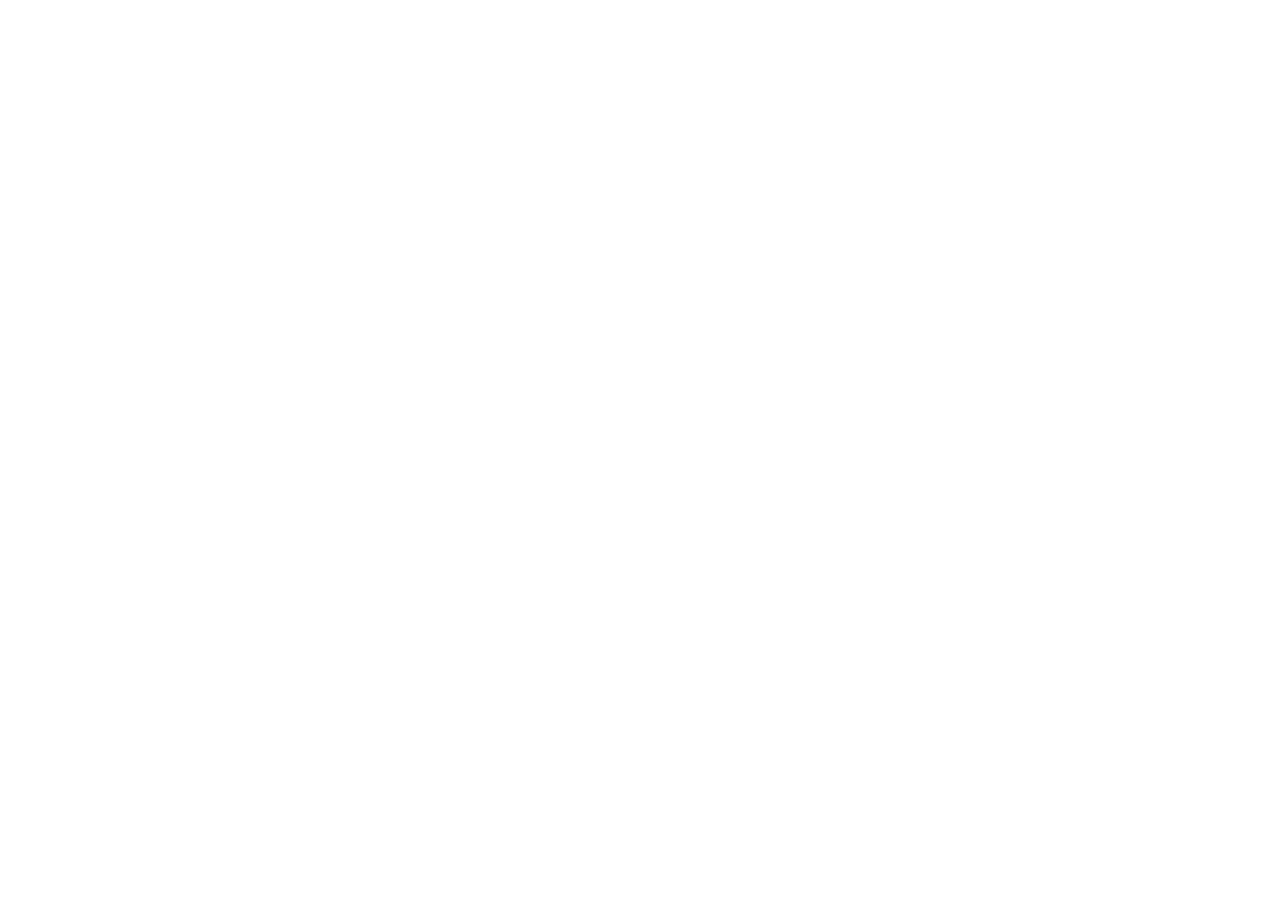
==== luukku1.html @ 9f4eced6 "." ====
<!DOCTYPE html>
<html lang="en">
<head>
    <meta charset="UTF-8">
    <meta name="viewport" content="width=device-width, initial-scale=1.0">
    <title>Luukku 1</title>
</head>
<body>
    
</body>
</html>
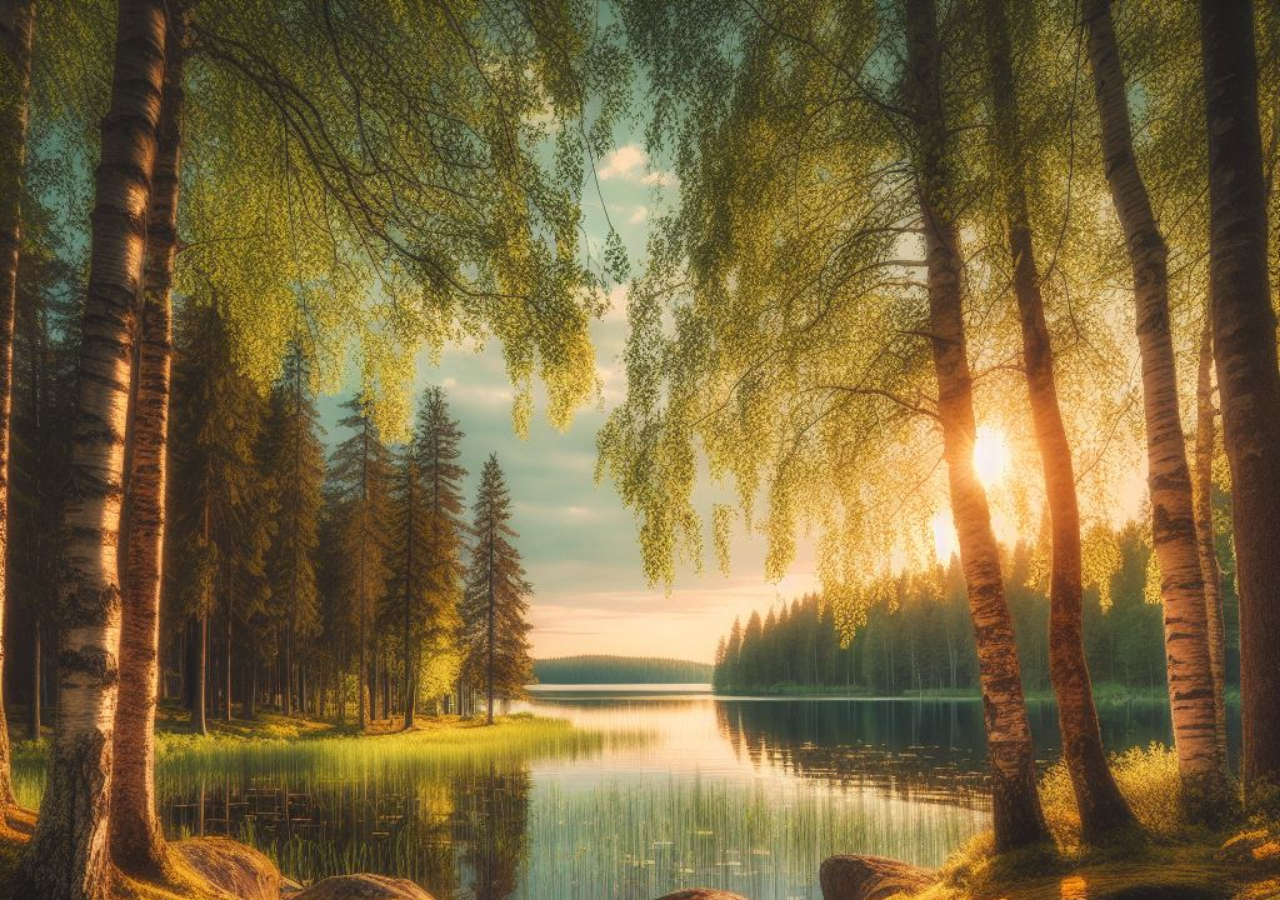
==== commit 4c705dca: "." ====
--- a/luukku1.html
+++ b/luukku1.html
@@ -3,9 +3,19 @@
 <head>
     <meta charset="UTF-8">
     <meta name="viewport" content="width=device-width, initial-scale=1.0">
+    <link rel="stylesheet" href="tyyli.css">
     <title>Luukku 1</title>
 </head>
 <body>
+    <div id="luukku1">
+
+
+
+
+
+    </div>
+
+    
     
 </body>
 </html>--- a/tyyli.css
+++ b/tyyli.css
@@ -0,0 +1,32 @@
+header { 
+    text-align: center; 
+    font-style: italic; 
+    font-size: large; 
+    margin-right: 90px;  
+  } 
+   
+      h1 { 
+          color: beige; 
+      } 
+       
+      body {background-image:url(taustakuva.jpg); 
+          background-size: cover;  
+          background-repeat: no-repeat; 
+      } 
+      .kalenteri {  
+         
+        padding: 10px;  
+        margin: 5px;  
+        width: 150px;  
+        height: 100px;  
+        display: inline-block;  
+        text-align: center;  
+        vertical-align: middle;  
+        line-height: 100px;  
+    }   
+    .kalenteri { 
+      text-align: center;  
+      display: grid;  
+      grid-template-columns: repeat(7, 1fr); /* 3 columns */  
+      gap: 160px; /* Gap between slots */  
+  }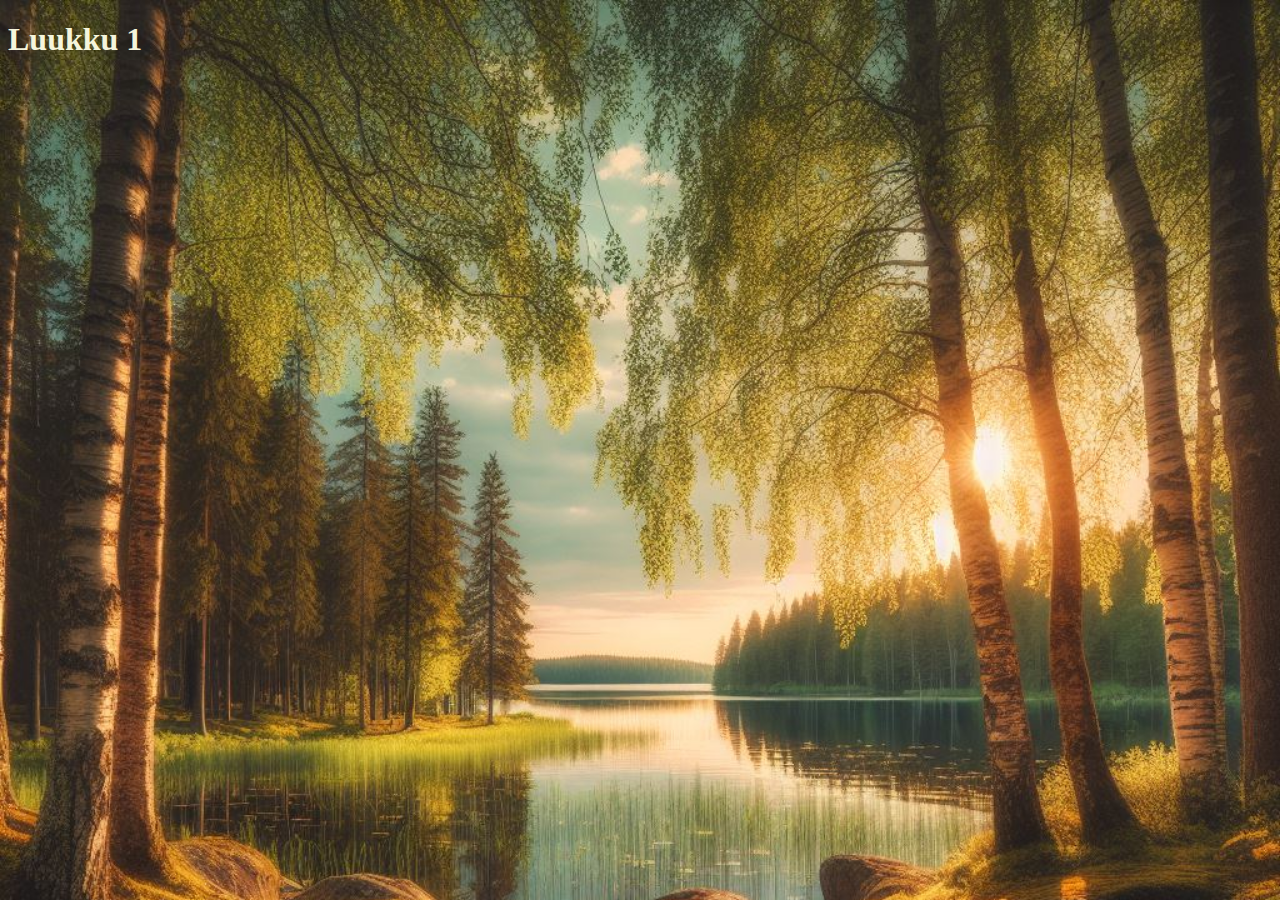
==== commit d710a53e: "." ====
--- a/luukku1.html
+++ b/luukku1.html
@@ -8,6 +8,7 @@
 </head>
 <body>
     <div id="luukku1">
+        <h1>Luukku 1</h1>
 
 
 
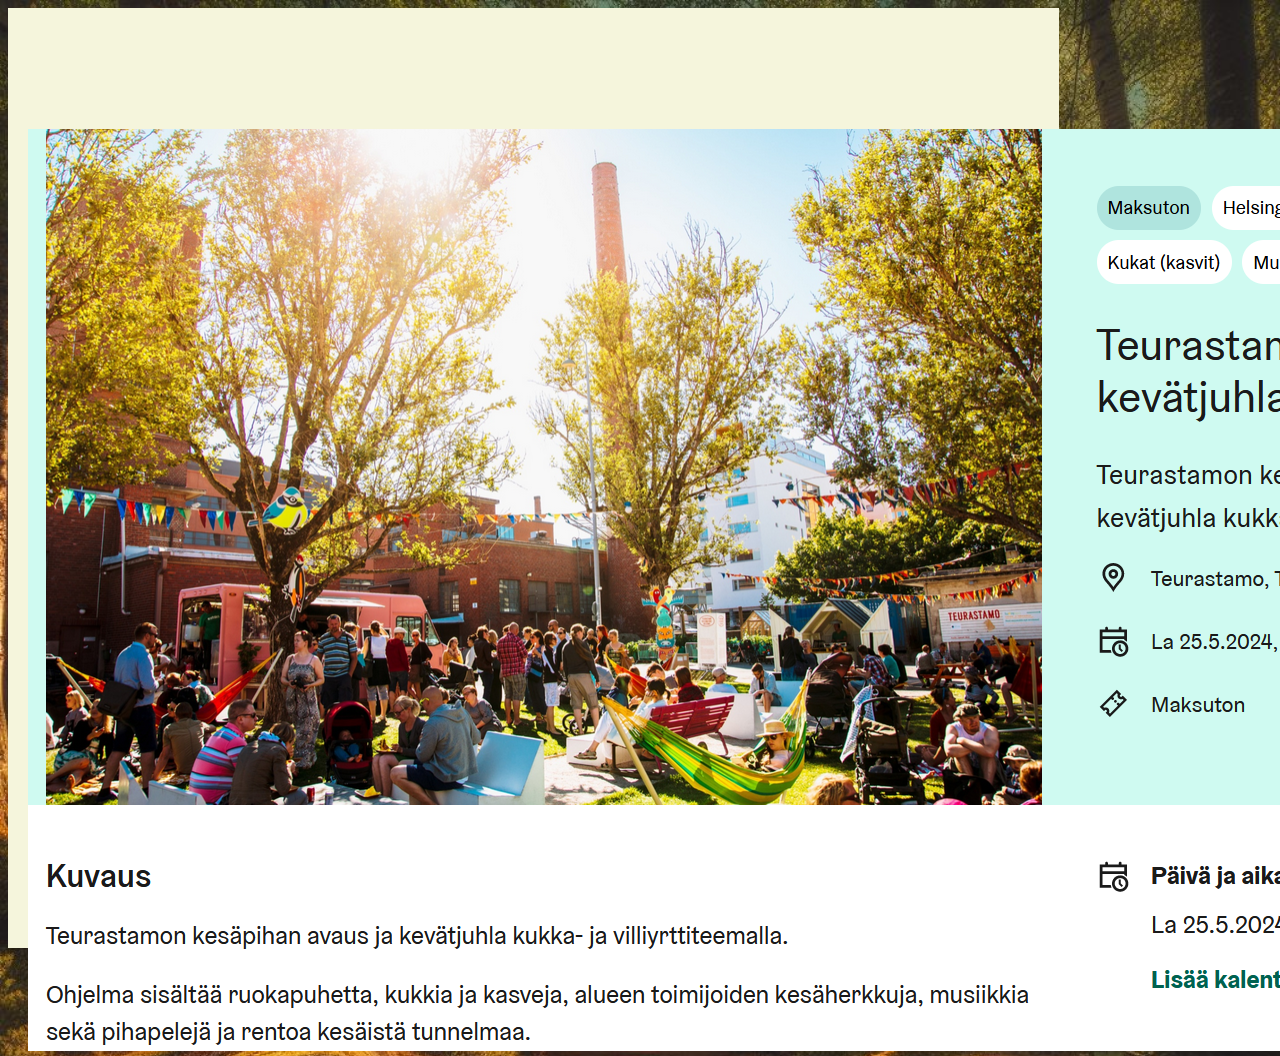
==== commit 9f078bf8: "." ====
--- a/luukku1.html
+++ b/luukku1.html
@@ -7,9 +7,9 @@
     <title>Luukku 1</title>
 </head>
 <body>
-    <div id="luukku1">
+    <div class="luukku1">
         <h1>Luukku 1</h1>
-
+<img src="Luukku1Tapahtuma.png" alt="Teurastamon kevätjuhla">
 
 
 
--- a/tyyli.css
+++ b/tyyli.css
@@ -4,6 +4,7 @@
     font-size: large; 
     margin-right: 90px;  
   } 
+  
    
       h1 { 
           color: beige; 
@@ -29,4 +30,129 @@
       display: grid;  
       grid-template-columns: repeat(7, 1fr); /* 3 columns */  
       gap: 160px; /* Gap between slots */  
-  }+  }
+
+
+  .luukku1 { background-color: beige;
+    font-family: 'Times New Roman', Times, serif;
+    font-size: 20px;
+    background-size: cover;
+    margin: 0;
+    padding: 0;
+    background-position: left, right; 
+    background-size: cover; 
+    background-repeat: no-repeat;
+    width: 80%;
+    height: 100vh;
+    padding: 20px;
+
+
+  }
+
+  .luukku2 { background-color: beige;
+    font-family: 'Times New Roman', Times, serif;
+    font-size: 20px;
+    background-size: cover;
+    margin: 0;
+    padding: 0;
+    background-position: left, right; 
+    background-size: cover; 
+    background-repeat: no-repeat;
+    width: 80%;
+    height: 100vh;
+    margin: 0 auto;
+    padding: 20px;
+    
+
+  }
+
+  .luukku3 { background-color: beige;
+    font-family: 'Times New Roman', Times, serif;
+    font-size: 20px;
+    background-size: cover;
+    margin: 0;
+    padding: 0;
+    background-position: left, right; 
+    background-size: cover; 
+    background-repeat: no-repeat;
+    width: 80%;
+    height: 100vh;
+    margin: 0 auto;
+    padding: 20px;
+
+  }
+
+
+
+.luukku4 { background-color: rgb(178, 247, 147);
+  font-family: 'Times New Roman', Times, serif;
+  font-size: 20px;
+  color: black;
+  background-size: cover;
+  margin: 0;
+  padding: 0;
+  background-position: left, right; 
+  background-size: cover; 
+  background-repeat: no-repeat;
+  width: 80%;
+  height: 100vh;
+  margin: 0 auto;
+  padding: 20px;
+
+}
+
+.luukku4 img {
+  max-width: 100%; /* Ensure image does not exceed container width */
+  height: auto; /* Maintain aspect ratio */
+}
+
+.luukku5 { background-color: rgb(178, 247, 147);
+  font-family: 'Times New Roman', Times, serif;
+  font-size: 20px;
+  color: black;
+  background-size: cover;
+  margin: 0;
+  padding: 0;
+  background-position: left, right; 
+  background-size: cover; 
+  background-repeat: no-repeat;
+  width: 80%;
+  height: 100vh;
+  margin: 0 auto;
+  padding: 20px;
+
+}
+
+.luukku6 { background-color: rgb(178, 247, 147);
+  font-family: 'Times New Roman', Times, serif;
+  font-size: 20px;
+  color: black;
+  background-size: cover;
+  margin: 0;
+  padding: 0;
+  background-position: left, right; 
+  background-size: cover; 
+  background-repeat: no-repeat;
+  width: 80%;
+  height: 100vh;
+  margin: 0 auto;
+  padding: 20px;
+
+}
+
+.luukku7 { background-color: rgb(178, 247, 147);
+  font-family: 'Times New Roman', Times, serif;
+  font-size: 20px;
+  color: black;
+  background-size: cover;
+  margin: 0;
+  padding: 0;
+  background-position: left, right; 
+  background-size: cover; 
+  background-repeat: no-repeat;
+  width: 80%;
+  height: 100vh;
+  margin: 0 auto;
+  padding: 20px;
+
+}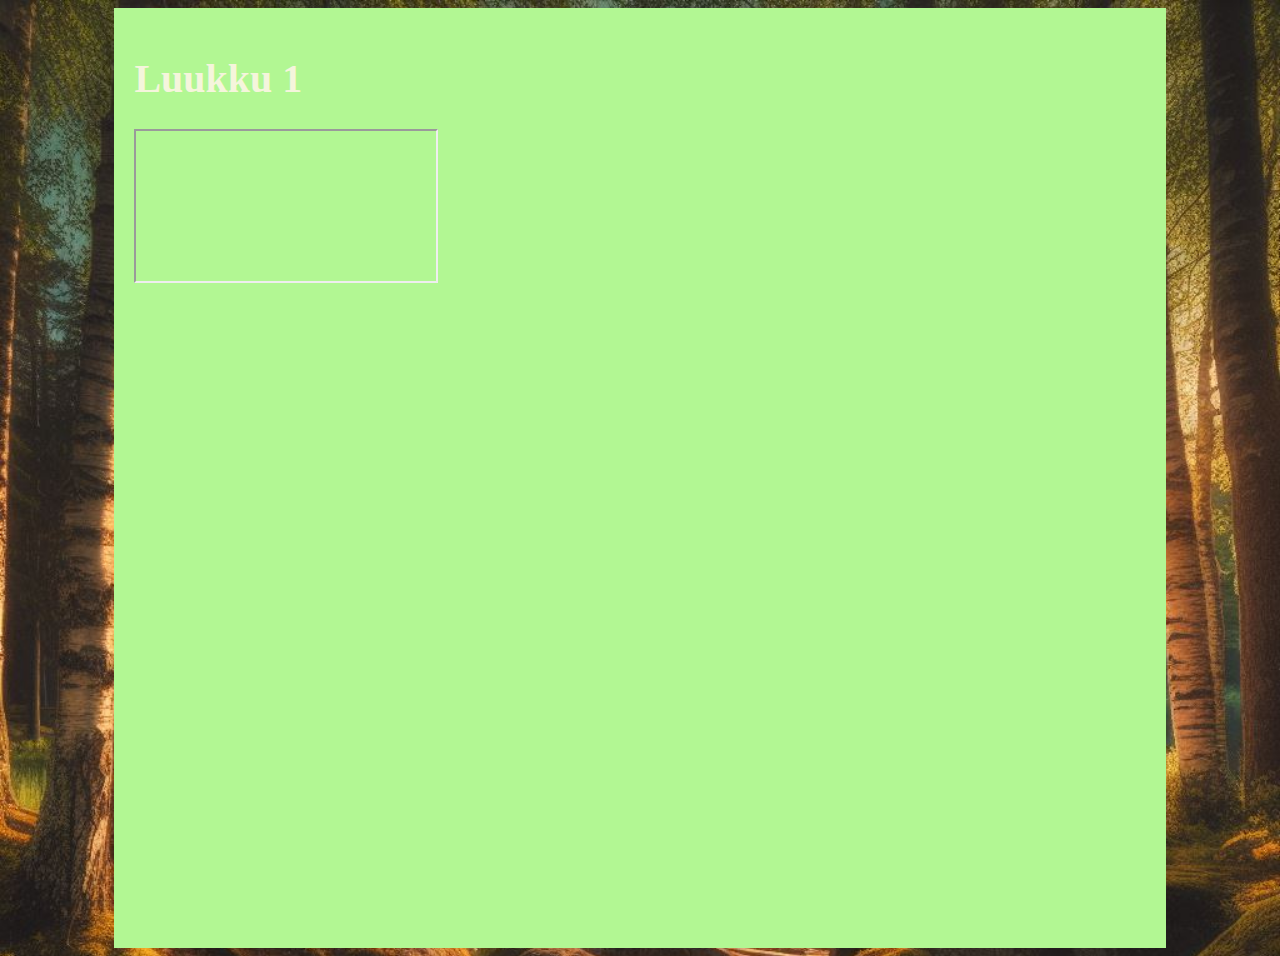
==== commit 3f4db071: "." ====
--- a/luukku1.html
+++ b/luukku1.html
@@ -9,7 +9,7 @@
 <body>
     <div class="luukku1">
         <h1>Luukku 1</h1>
-<img src="Luukku1Tapahtuma.png" alt="Teurastamon kevätjuhla">
+<iframe class="Luukku1Tapahtuma" src="https://tapahtumat.hel.fi/fi/tapahtumat/helsinki:aghnfosvxq?returnPath=%2Fhaku%3Fend%3D2024-08-13%26eventId%3Dhelsinki%3Aaghnfosvxq%26sort%3D-last_modified_time%26start%3D2024-05-20">
 
 
 
--- a/tyyli.css
+++ b/tyyli.css
@@ -33,7 +33,7 @@
   }
 
 
-  .luukku1 { background-color: beige;
+  .luukku1 { background-color: rgb(178, 247, 147);
     font-family: 'Times New Roman', Times, serif;
     font-size: 20px;
     background-size: cover;
@@ -44,12 +44,13 @@
     background-repeat: no-repeat;
     width: 80%;
     height: 100vh;
+    margin: 0 auto;
     padding: 20px;
 
 
   }
 
-  .luukku2 { background-color: beige;
+  .luukku2 { background-color: rgb(178, 247, 147);
     font-family: 'Times New Roman', Times, serif;
     font-size: 20px;
     background-size: cover;
@@ -66,7 +67,7 @@
 
   }
 
-  .luukku3 { background-color: beige;
+  .luukku3 { background-color: rgb(178, 247, 147);
     font-family: 'Times New Roman', Times, serif;
     font-size: 20px;
     background-size: cover;
@@ -101,6 +102,11 @@
 
 }
 
+.Luukku1Tapahtuma {
+  max-width: 100%;
+  height: auto;
+}
+
 .luukku4 img {
   max-width: 100%; /* Ensure image does not exceed container width */
   height: auto; /* Maintain aspect ratio */
@@ -121,6 +127,11 @@
   margin: 0 auto;
   padding: 20px;
 
+}
+
+.luukku5 img {
+  max-width: 100%; /* Ensure image does not exceed container width */
+  height: auto; /* Maintain aspect ratio */
 }
 
 .luukku6 { background-color: rgb(178, 247, 147);
